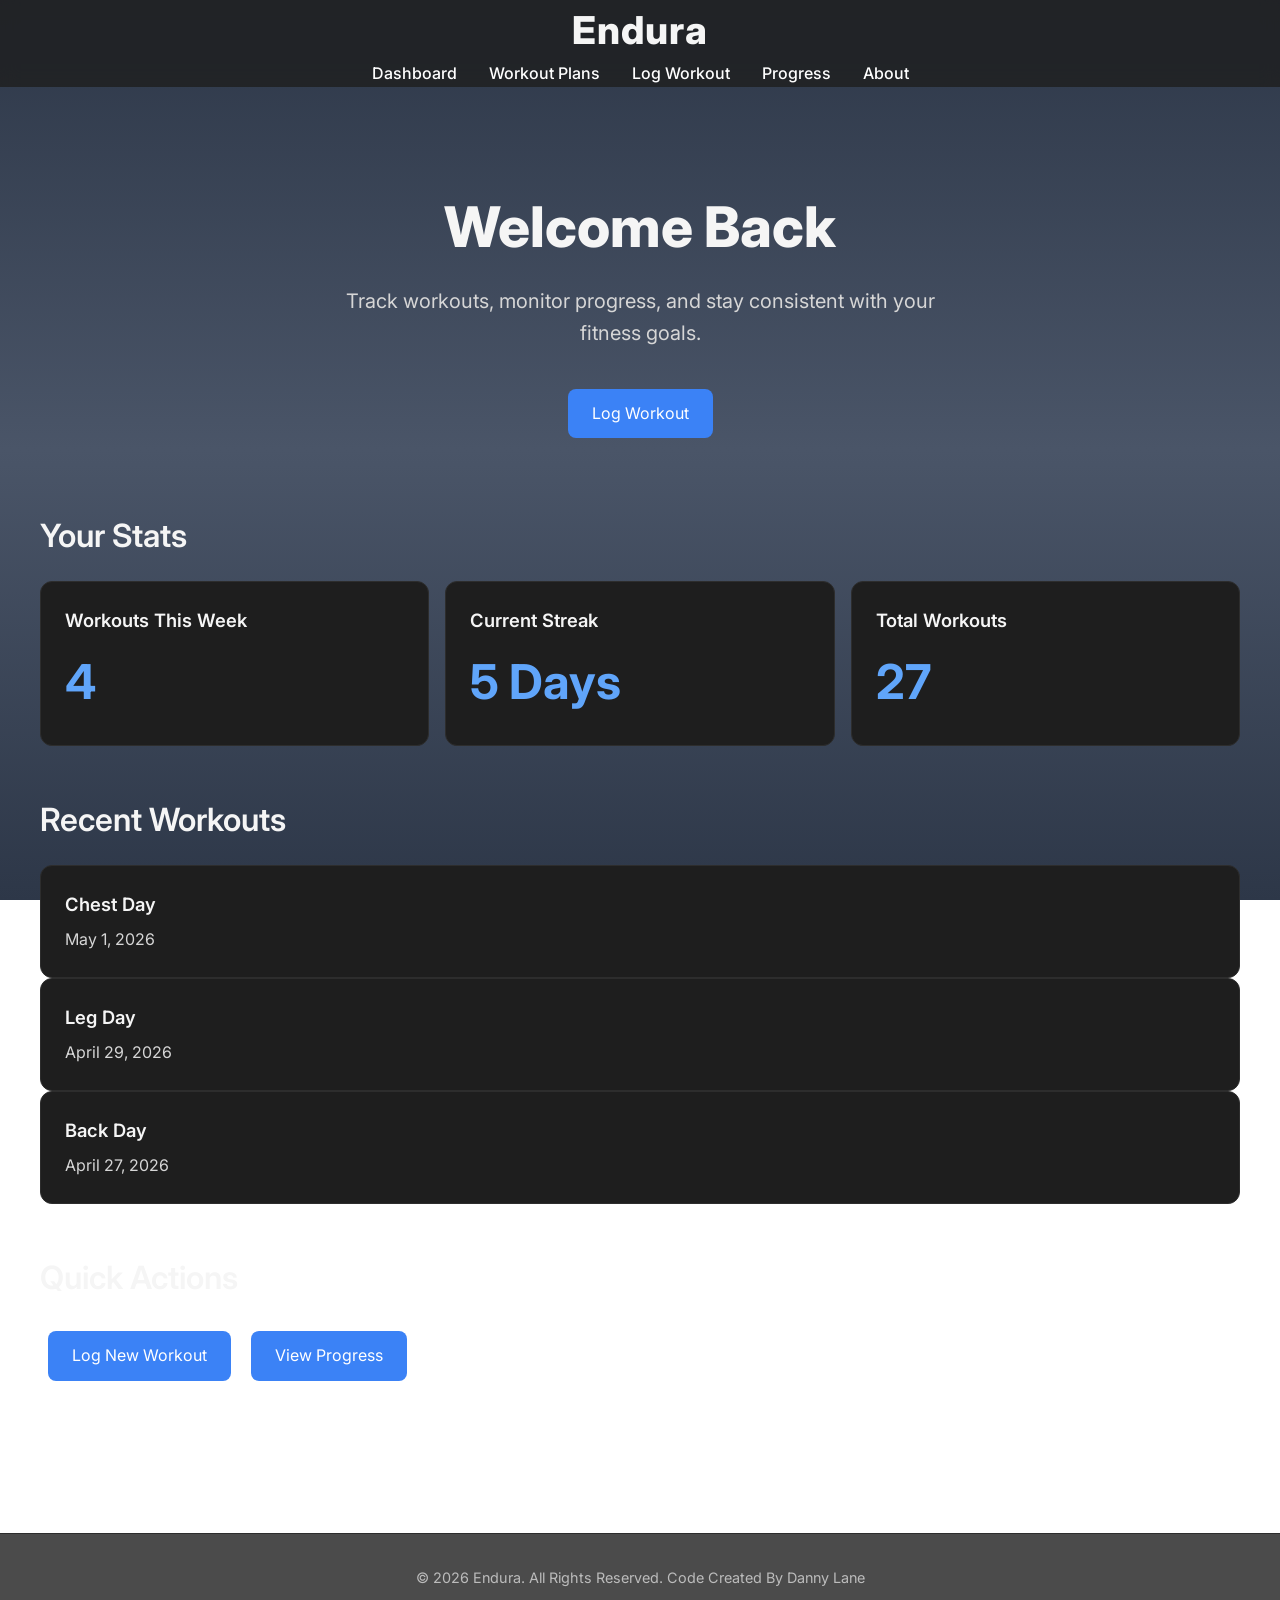
==== index.html @ 46e2ebf7 "Added HTML and CSS files 5 pages (about, index, log, plans, progress) + CSS" ====
<!DOCTYPE html>
<html lang="en">
<head>
    <meta charset="UTF-8">
    <meta name="viewport" content="width=device-width, initial-scale=1.0">
     <meta name="author" content="Danny Lane">
    <title>Endura | Home</title>
    <link rel="stylesheet" href="styles.css">
    <link rel="preconnect" href="https://fonts.googleapis.com">
    <link rel="preconnect" href="https://fonts.gstatic.com" crossorigin>
    <link href="https://fonts.googleapis.com/css2?family=Inter:wght@300;400;500;600;700;800&display=swap" rel="stylesheet">
</head>
<body>

<header>
    <nav>

        <div class="logo">Endura</div>

        <button class="menu-toggle" id="menu-toggle">
            ☰
        </button>

        <ul id="nav-links">
            <li><a href="index.html">Dashboard</a></li>
            <li><a href="plans.html">Workout Plans</a></li>
            <li><a href="log.html">Log Workout</a></li>
            <li><a href="progress.html">Progress</a></li>
            <li><a href="about.html">About</a></li>
        </ul>

    </nav>
</header>

<main>

    <section class="hero">
        <h1>Welcome Back</h1>
        <p>Track workouts, monitor progress, and stay consistent with your fitness goals.</p>
        <a href="log.html" class="btn">Log Workout</a>
    </section>

    <section class="stats">
        <h2>Your Stats</h2>

        <div class="card-container">

            <div class="card">
                <h3>Workouts This Week</h3>
                <p class="stat-number">4</p>
            </div>

            <div class="card">
                <h3>Current Streak</h3>
                <p class="stat-number">5 Days</p>
            </div>

            <div class="card">
                <h3>Total Workouts</h3>
                <p class="stat-number">27</p>
            </div>

        </div>
    </section>

    <section class="recent-workouts">
        <h2>Recent Workouts</h2>

        <div class="card">
            <h3>Chest Day</h3>
            <p>May 1, 2026</p>
        </div>

        <div class="card">
            <h3>Leg Day</h3>
            <p>April 29, 2026</p>
        </div>

        <div class="card">
            <h3>Back Day</h3>
            <p>April 27, 2026</p>
        </div>

    </section>

    <section class="quick-actions">
        <h2>Quick Actions</h2>

        <a href="log.html" class="btn">Log New Workout</a>
        <a href="progress.html" class="btn">View Progress</a>
    </section>

</main>

<footer>
    <p>&copy; 2026 Endura. All Rights Reserved. Code Created By Danny Lane</p>
</footer>

<script>
const menuToggle = document.getElementById("menu-toggle");
const navLinks = document.getElementById("nav-links");

menuToggle.addEventListener("click", () => {
    navLinks.classList.toggle("active");
});
</script>

</body>
</html>
---- styles.css ----
/* http://meyerweb.com/eric/tools/css/reset/ 
   v2.0 | 20110126
   License: none (public domain)
*/

html, body, div, span, applet, object, iframe,
h1, h2, h3, h4, h5, h6, p, blockquote, pre,
a, abbr, acronym, address, big, cite, code,
del, dfn, em, img, ins, kbd, q, s, samp,
small, strike, strong, sub, sup, tt, var,
b, u, i, center,
dl, dt, dd, ol, ul, li,
fieldset, form, label, legend,
table, caption, tbody, tfoot, thead, tr, th, td,
article, aside, canvas, details, embed, 
figure, figcaption, footer, header, hgroup, 
menu, nav, output, ruby, section, summary,
time, mark, audio, video {
	margin: 0;
	padding: 0;
	border: 0;
	font-size: 100%;
	font: inherit;
	vertical-align: baseline;
}
/* HTML5 display-role reset for older browsers */
article, aside, details, figcaption, figure, 
footer, header, hgroup, menu, nav, section {
	display: block;
}
body {
	line-height: 1;
}
ol, ul {
	list-style: none;
}
blockquote, q {
	quotes: none;
}
blockquote:before, blockquote:after,
q:before, q:after {
	content: '';
	content: none;
}
table {
	border-collapse: collapse;
	border-spacing: 0;
}

body {
    font-family: "Inter", sans-serif;
    font-size: 16px;
    line-height: 1.6;
    color: #f5f5f5;

    min-height: 100vh;
    display: flex;
    flex-direction: column;

    background: linear-gradient(
    to bottom,
    #2d3748,
    #4a5568,
    #2d3748
);

    background-attachment: fixed;
}

main {
    flex: 1;
    max-width: 1200px;
    width: 100%;
    margin: 0 auto;
    padding: 2rem;
}

h1 {
    font-size: 2.75rem;
    font-weight: 700;
    text-align: center;
    margin-bottom: 0.75rem;
}

h2 {
    font-size: 2rem;
    font-weight: 600;
    margin-bottom: 1.25rem;
}

h3 {
    font-size: 1.25rem;
    font-weight: 600;
    margin-bottom: .5rem;
}

p {
    font-size: 1rem;
    font-weight: 400;
    color: #d6d6d6;
}

/* HEADER & NAVIGATION */

header {
    background: rgba(30, 30, 30, 0.8);
    backdrop-filter: blur(8px);
    -webkit-backdrop-filter: blur(8px); 
}

nav {
    display: flex;
    flex-direction: column;
    align-items: center;
}

.logo {
    font-size: 2.4rem;
    font-weight: 800;
    letter-spacing: 1px;
}

#nav-links {
    display: flex;
    list-style: none;
    justify-content: center;
    gap: 2rem;
    padding: 0;
    margin: 0;
}

#nav-links a {
    color: #ffffff;
    text-decoration: none;
    font-weight: 500;
    transition: color 0.3s ease;
}

#nav-links a:hover {
    color: #60a5fa;
}

.menu-toggle {
    display: none;
    background: none;
    border: none;
    color: white;
    font-size: 2rem;
    cursor: pointer;
}

/* HERO SECTION */

.hero {
    text-align: center;
    padding: 4rem 2rem;
}

.hero h1 {
    font-size: 3.5rem;
    font-weight: 800;
}

.hero p {
    font-size: 1.25rem;
    max-width: 650px;
    margin: 0 auto 2rem;
}

/* BUTTONS */

.btn {
    display: inline-block;
    background-color: #3b82f6;
    color: #ffffff;
    text-decoration: none;
    padding: 12px 24px;
    border-radius: 8px;
    transition: 0.3s;
    margin: 0.5rem;
}

.btn:hover {
    background-color: #2563eb;
}

/* DASHBOARD SECTIONS */

.stats,
.recent-workouts,
.quick-actions {
    margin-bottom: 3rem;
}

/* CARD LAYOUT */

.card-container {
    display: flex;
    flex-wrap: wrap;
    gap: 1rem;
}

.card {
    background-color: #1e1e1e;
    padding: 1.5rem;
    border-radius: 12px;
    border: 1px solid #2d2d2d;
    flex: 1;
    min-width: 250px;
}

.stat-number {
    font-size: 3rem;
    font-weight: 700;
    color: #60a5fa;
}

.card h3 {
    font-size: 1.15rem;
}
/* FORMS */

form {
    max-width: 700px;
    width: 100%;
    margin: 0 auto;
}

.form-container {
    max-width: 700px;
    margin: 0 auto;
}

.form-container h1 {
    text-align: center;
    margin-bottom: 2rem;
}

.form-container form {
    width: 100%;
}

form button {
    display: block;
    margin: 2rem auto 0;
}

label {
    display: block;
    margin-top: 1rem;
    margin-bottom: 0.5rem;
    font-size: .95rem;
    font-weight: 600;
}


input,
textarea,
select {
    width: 100%;
    padding: 0.75rem;
    border: none;
    border-radius: 8px;
    background-color: #1e1e1e;
    color: white;
    border: 1px solid #2d2d2d;
    font-size: 1rem;
}

textarea {
    resize: vertical;
}

button {
    margin-top: 1rem;
    padding: 12px 24px;
    border: none;
    border-radius: 8px;
    background-color: #3b82f6;
    color: white;
    cursor: pointer;
    transition: 0.3s;
}

button:hover {
    background-color: #2563eb;
}

/* WORKOUT HISTORY */

.history-item {
    background-color: #1e1e1e;
    padding: 1rem;
    margin-bottom: 1rem;
    border-radius: 8px;
    border: 1px solid #2d2d2d;
}

/*PROGRESS CHART PLACEHOLDER*/

.chart-placeholder {
    height: 300px;
    background-color: #1e1e1e;
    border: 2px dashed #3b82f6;
    border-radius: 12px;
    display: flex;
    justify-content: center;
    align-items: center;
    margin-bottom: 2rem;
    font-size: 1.2rem;
}

/* FOOTER*/

footer {
    text-align: center;
    padding: 2rem;
    background-color: #1e1e1e;
    border-top: 1px solid #2d2d2d;
    margin-top: 4rem;
    background: rgba(30, 30, 30, 0.8);
    backdrop-filter: blur(8px);
    -webkit-backdrop-filter: blur(8px);
}

    footer p {
    font-size: .9rem;
    color: #bcbcbc;
}


/*MOBILE RESPONSIVE*/

@media (max-width: 768px) {

    .menu-toggle {
        display: block;
        margin-bottom: 1rem;
    }

    nav {
        flex-direction: column;
        align-items: center;
        gap: 1rem;
    }

    .logo {
        margin-bottom: .5rem;
    }

    #nav-links {
        display: none;
        flex-direction: column;
        width: 100%;
        gap: 0;
        text-align: center;
        background-color: #1e1e1e;
    }

    #nav-links.active {
        display: flex;
    }

    #nav-links li {
        width: 100%;
    }

    #nav-links a {
        display: block;
        padding: 1rem;
        border-bottom: 1px solid #333;
    }

    .hero h1 {
        font-size: 2.25rem;
    }

    .card-container {
        flex-direction: column;
    }

    main {
        padding: 1rem;
    }
}
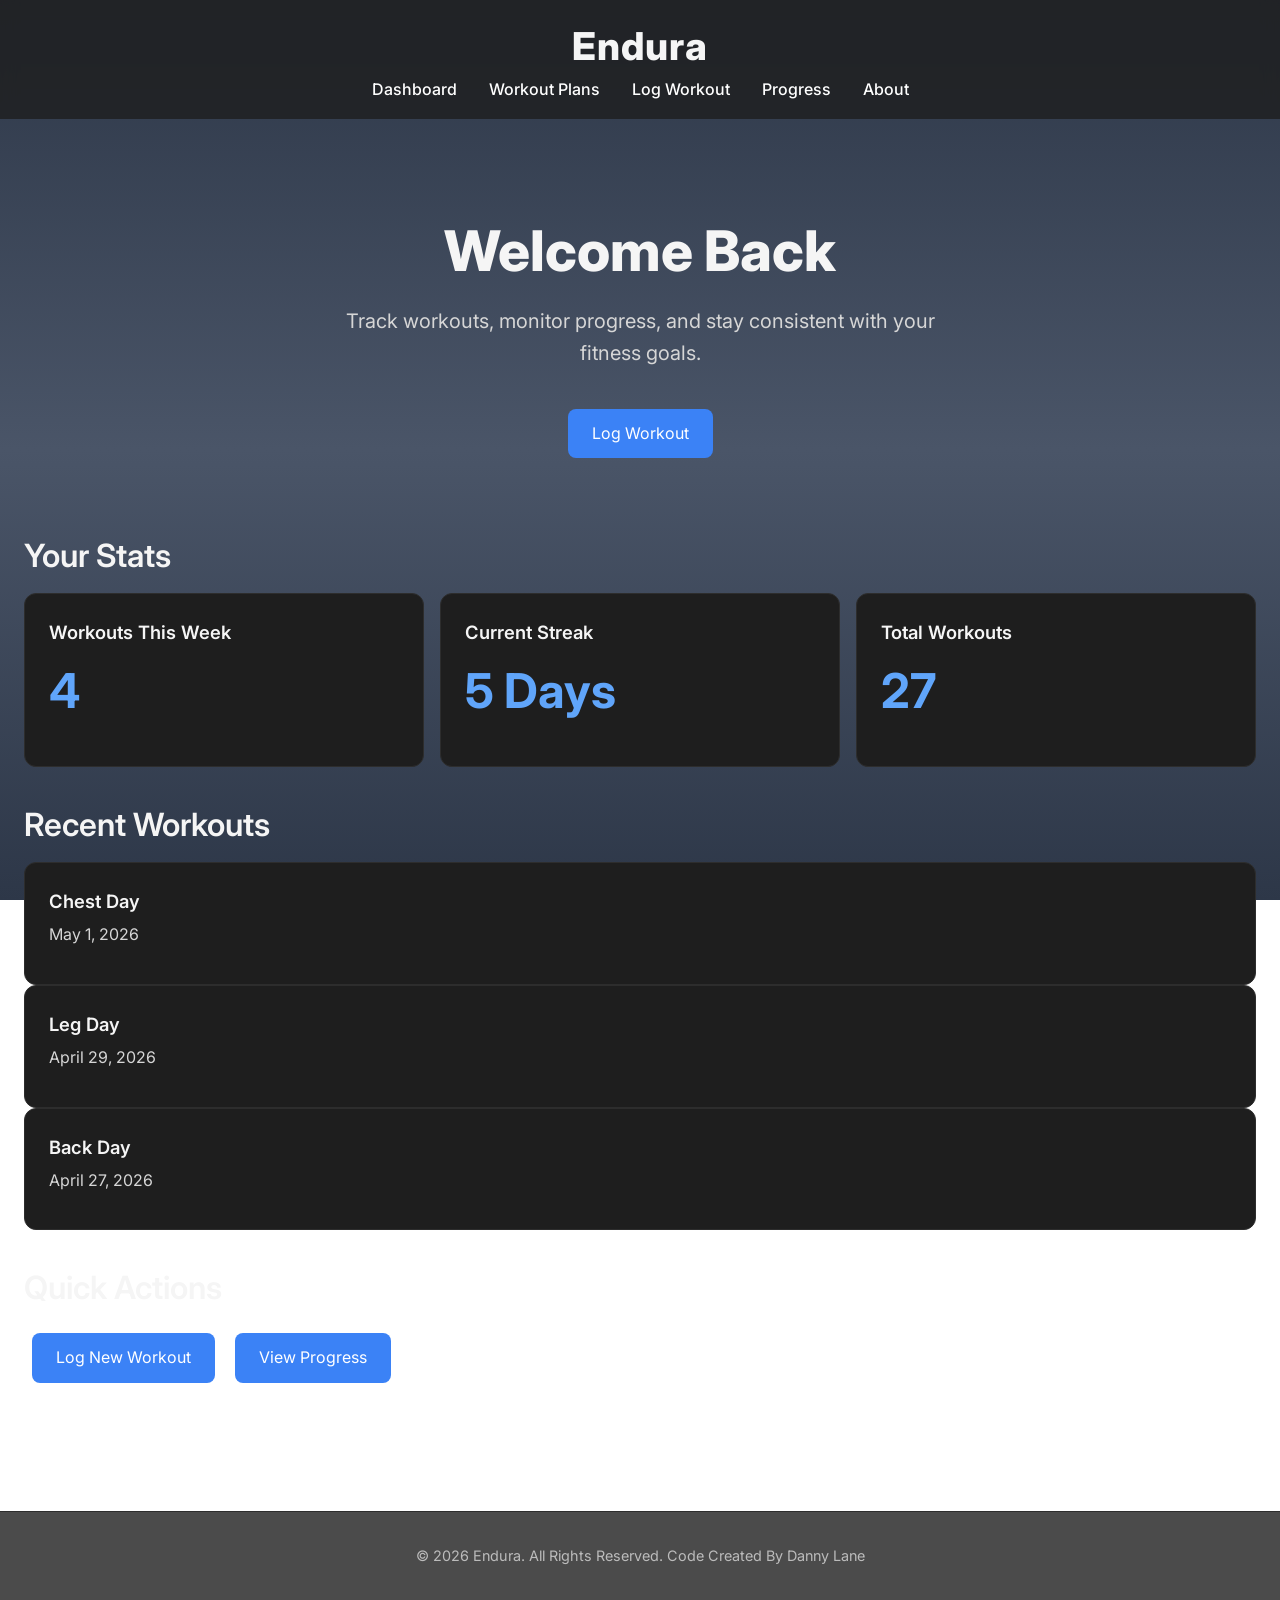
==== commit b8737291: "Fixed and Improved Logging section, fixed some spacing issues within index page" ====
--- a/index.html
+++ b/index.html
@@ -32,7 +32,7 @@
     </nav>
 </header>
 
-<main>
+<main class="home-main">
 
     <section class="hero">
         <h1>Welcome Back</h1>
--- a/styles.css
+++ b/styles.css
@@ -47,6 +47,12 @@
 	border-spacing: 0;
 }
 
+*,
+*::before,
+*::after {
+    box-sizing: border-box;
+}
+
 body {
     font-family: "Inter", sans-serif;
     font-size: 16px;
@@ -69,35 +75,42 @@
 
 main {
     flex: 1;
+    width: 100%;
     max-width: 1200px;
-    width: 100%;
     margin: 0 auto;
-    padding: 2rem;
-}
+    padding: 1.5rem;
+    overflow-x: hidden;
+}
+
+.home-main {
+    max-width: 1500px;
+}
+
 
 h1 {
     font-size: 2.75rem;
     font-weight: 700;
     text-align: center;
-    margin-bottom: 0.75rem;
+    margin-bottom: 0.5rem;
 }
 
 h2 {
     font-size: 2rem;
     font-weight: 600;
-    margin-bottom: 1.25rem;
+    margin-bottom: .75rem;
 }
 
 h3 {
     font-size: 1.25rem;
     font-weight: 600;
-    margin-bottom: .5rem;
+    margin-bottom: .35rem;
 }
 
 p {
     font-size: 1rem;
     font-weight: 400;
     color: #d6d6d6;
+    margin-bottom: .75rem;
 }
 
 /* HEADER & NAVIGATION */
@@ -106,6 +119,8 @@
     background: rgba(30, 30, 30, 0.8);
     backdrop-filter: blur(8px);
     -webkit-backdrop-filter: blur(8px); 
+    padding: 1rem 0;
+
 }
 
 nav {
@@ -189,7 +204,7 @@
 .stats,
 .recent-workouts,
 .quick-actions {
-    margin-bottom: 3rem;
+    margin-bottom: 2rem;
 }
 
 /* CARD LAYOUT */
@@ -205,8 +220,8 @@
     padding: 1.5rem;
     border-radius: 12px;
     border: 1px solid #2d2d2d;
-    flex: 1;
-    min-width: 250px;
+    flex: 1 1 320px;
+    min-width: 320px;
 }
 
 .stat-number {
@@ -218,6 +233,44 @@
 .card h3 {
     font-size: 1.15rem;
 }
+
+.exercise-card{
+    background:#1e1e1e;
+    border-radius:12px;
+    padding:1.5rem;
+    margin:1.5rem 0;
+    border:1px solid #2d2d2d;
+}
+
+.exercise-row {
+    display: flex;
+    gap: 1rem;
+    width: 100%;
+}
+
+.exercise-row > div {
+    flex: 1;
+    min-width: 0;
+}
+
+.removeExercise{
+
+    margin-top:1rem;
+    background:#dc2626;
+
+}
+
+.removeExercise:hover{
+
+    background:#b91c1c;
+
+}
+
+#addExercise{
+
+    margin:1rem 0;
+}
+
 /* FORMS */
 
 form {
@@ -243,6 +296,18 @@
 form button {
     display: block;
     margin: 2rem auto 0;
+}
+
+.form-actions {
+    display: flex;
+    flex-direction: column;
+    align-items: flex-start;
+    gap: 1rem;
+    margin-top: 1.5rem;
+}
+
+.form-actions .btn {
+    margin: 0;
 }
 
 label {
@@ -382,4 +447,11 @@
     main {
         padding: 1rem;
     }
+
+    .exercise-row{
+
+    flex-direction:column;
+
+}
+
 }
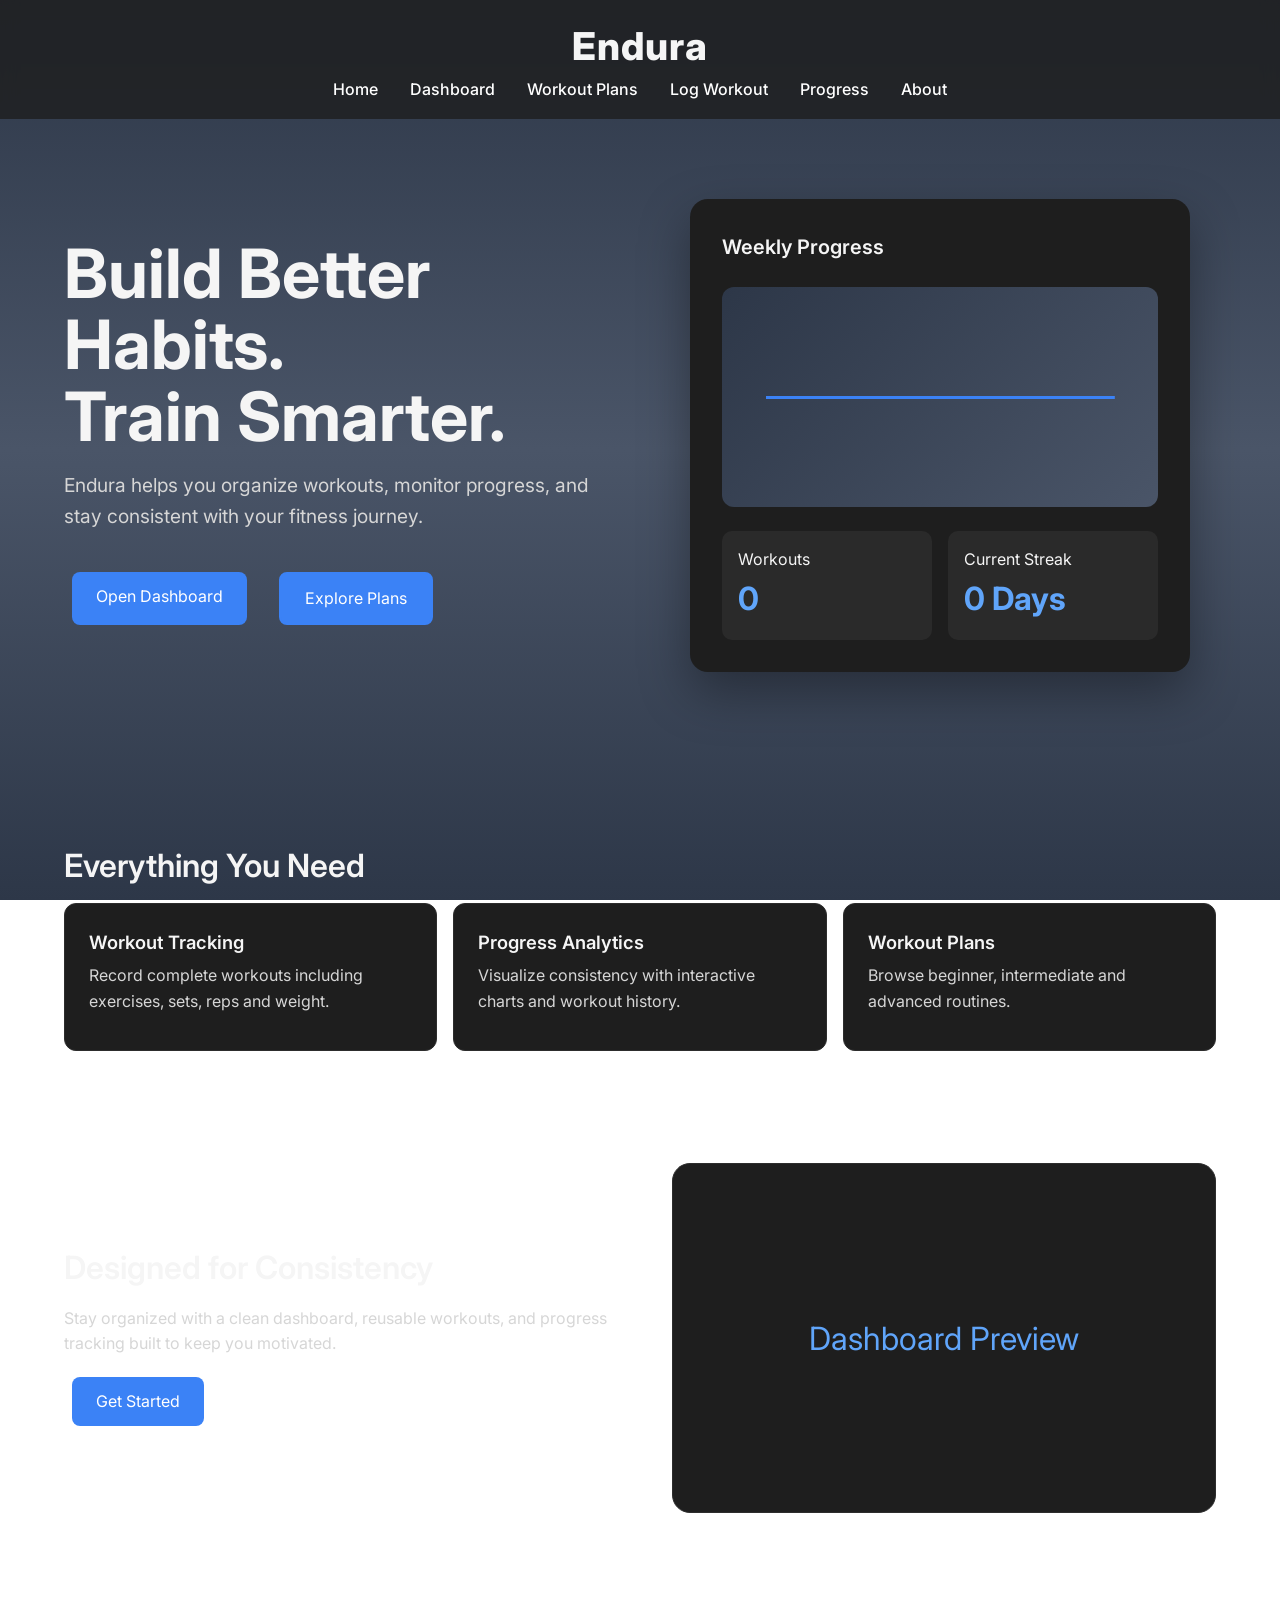
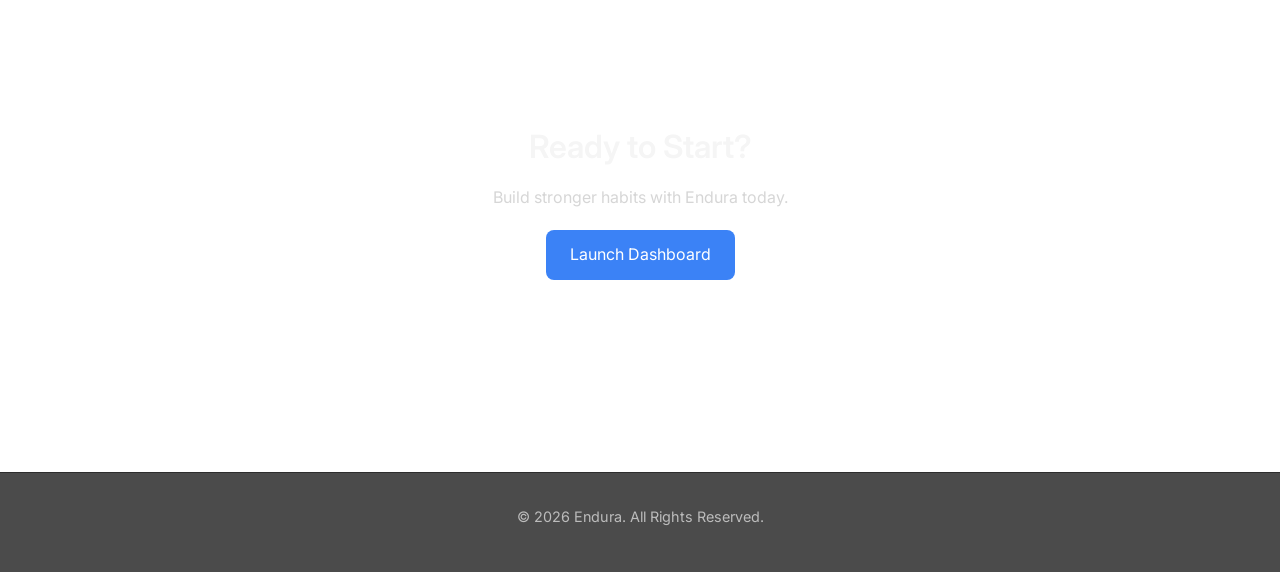
==== commit eb77846a: "Added Home Page, Fixed CSS, Added improved chart using JS Fixed spacing within the pages, added an i" ====
--- a/index.html
+++ b/index.html
@@ -3,16 +3,19 @@
 <head>
     <meta charset="UTF-8">
     <meta name="viewport" content="width=device-width, initial-scale=1.0">
-     <meta name="author" content="Danny Lane">
-    <title>Endura | Home</title>
+    <meta name="author" content="Danny Lane">
+    <title>Endura | Workout Tracking</title>
+
     <link rel="stylesheet" href="styles.css">
     <link rel="preconnect" href="https://fonts.googleapis.com">
     <link rel="preconnect" href="https://fonts.gstatic.com" crossorigin>
     <link href="https://fonts.googleapis.com/css2?family=Inter:wght@300;400;500;600;700;800&display=swap" rel="stylesheet">
 </head>
+
 <body>
 
 <header>
+
     <nav>
 
         <div class="logo">Endura</div>
@@ -22,87 +25,196 @@
         </button>
 
         <ul id="nav-links">
-            <li><a href="index.html">Dashboard</a></li>
+            <li><a href="index.html">Home</a></li>
+            <li><a href="dashboard.html">Dashboard</a></li>
             <li><a href="plans.html">Workout Plans</a></li>
             <li><a href="log.html">Log Workout</a></li>
             <li><a href="progress.html">Progress</a></li>
             <li><a href="about.html">About</a></li>
         </ul>
-
     </nav>
+
 </header>
 
-<main class="home-main">
-
-    <section class="hero">
-        <h1>Welcome Back</h1>
-        <p>Track workouts, monitor progress, and stay consistent with your fitness goals.</p>
-        <a href="log.html" class="btn">Log Workout</a>
-    </section>
-
-    <section class="stats">
-        <h2>Your Stats</h2>
+
+<main>
+
+
+    <section class="landing-hero">
+
+        <div class="hero-content">
+
+            <h1>
+                Build Better Habits.<br>
+                Train Smarter.
+            </h1>
+
+            <p>
+
+                Endura helps you organize workouts,
+                monitor progress, and stay consistent
+                with your fitness journey.
+
+            </p>
+
+            <div class="hero-buttons">
+
+                <a href="dashboard.html" class="btn">
+                    Open Dashboard
+                </a>
+
+                <a href="plans.html" class="btn secondary-btn">
+                    Explore Plans
+                </a>
+
+            </div>
+
+        </div>
+
+        <div class="hero-image">
+
+            <div class="dashboard-preview">
+
+                <h3>Weekly Progress</h3>
+
+                <div class="fake-chart"></div>
+
+                <div class="preview-stats">
+
+                    <div class="mini-card">
+
+                        <h4>Workouts</h4>
+                        <span>0</span>
+
+                    </div>
+
+                    <div class="mini-card">
+
+                        <h4>Current Streak</h4>
+                        <span>0 Days</span>
+
+                    </div>
+
+                </div>
+
+            </div>
+
+        </div>
+
+    </section>
+
+    <section class="landing-features">
+
+        <h2>Everything You Need</h2>
 
         <div class="card-container">
 
             <div class="card">
-                <h3>Workouts This Week</h3>
-                <p class="stat-number">4</p>
+
+                <h3>Workout Tracking</h3>
+
+                <p>
+                    Record complete workouts including
+                    exercises, sets, reps and weight.
+                </p>
+
             </div>
 
             <div class="card">
-                <h3>Current Streak</h3>
-                <p class="stat-number">5 Days</p>
+
+                <h3>Progress Analytics</h3>
+
+                <p>
+                    Visualize consistency with interactive
+                    charts and workout history.
+                </p>
+
             </div>
 
             <div class="card">
-                <h3>Total Workouts</h3>
-                <p class="stat-number">27</p>
-            </div>
-
-        </div>
-    </section>
-
-    <section class="recent-workouts">
-        <h2>Recent Workouts</h2>
-
-        <div class="card">
-            <h3>Chest Day</h3>
-            <p>May 1, 2026</p>
-        </div>
-
-        <div class="card">
-            <h3>Leg Day</h3>
-            <p>April 29, 2026</p>
-        </div>
-
-        <div class="card">
-            <h3>Back Day</h3>
-            <p>April 27, 2026</p>
-        </div>
-
-    </section>
-
-    <section class="quick-actions">
-        <h2>Quick Actions</h2>
-
-        <a href="log.html" class="btn">Log New Workout</a>
-        <a href="progress.html" class="btn">View Progress</a>
+
+                <h3>Workout Plans</h3>
+
+                <p>
+                    Browse beginner, intermediate and
+                    advanced routines.
+                </p>
+
+            </div>
+
+        </div>
+
+    </section>
+
+
+    <section class="showcase">
+
+        <div>
+
+            <h2>Designed for Consistency</h2>
+
+            <p>
+
+                Stay organized with a clean dashboard,
+                reusable workouts, and progress tracking
+                built to keep you motivated.
+
+            </p>
+
+            <a href="dashboard.html" class="btn">
+                Get Started
+            </a>
+
+        </div>
+
+        <div class="showcase-image">
+
+            Dashboard Preview
+
+        </div>
+
+    </section>
+
+
+    <section class="landing-cta">
+
+        <h2>Ready to Start?</h2>
+
+        <p>
+
+            Build stronger habits with Endura today.
+
+        </p>
+
+        <a href="dashboard.html" class="btn">
+            Launch Dashboard
+        </a>
+
     </section>
 
 </main>
 
 <footer>
-    <p>&copy; 2026 Endura. All Rights Reserved. Code Created By Danny Lane</p>
+
+    <p>
+
+        © 2026 Endura. All Rights Reserved.
+
+    </p>
+
 </footer>
 
 <script>
+
 const menuToggle = document.getElementById("menu-toggle");
 const navLinks = document.getElementById("nav-links");
 
 menuToggle.addEventListener("click", () => {
+
     navLinks.classList.toggle("active");
+
 });
+
 </script>
 
 </body>
--- a/styles.css
+++ b/styles.css
@@ -75,11 +75,16 @@
 
 main {
     flex: 1;
-    width: 100%;
+    width: min(95%, 1600px);
     max-width: 1200px;
     margin: 0 auto;
     padding: 1.5rem;
     overflow-x: hidden;
+}
+
+.wide-page {
+    max-width: 1400px;
+    width: 100%;
 }
 
 .home-main {
@@ -162,6 +167,118 @@
     color: white;
     font-size: 2rem;
     cursor: pointer;
+}
+
+/* Landing Page */
+.landing-hero{
+    display:flex;
+    justify-content:space-between;
+    align-items:center;
+    gap:3rem;
+    min-height:65vh;
+}
+
+.hero-content{
+    flex:1;
+}
+
+.hero-content h1{
+    text-align:left;
+    font-size:4.25rem;
+    line-height:1.05;
+    margin-bottom:1.15rem;
+}
+
+.hero-content p{
+    font-size:1.2rem;
+    max-width:550px;
+    margin-bottom:2rem;
+}
+
+.hero-buttons{
+    display:flex;
+    gap:1rem;
+    flex-wrap:wrap;
+}
+
+.secondary-btn{
+    background:transparent;
+    border:2px solid #3b82f6;
+}
+
+.secondary-btn:hover{
+    background:#3b82f6;
+}
+
+.hero-image{
+    flex:1;
+    display:flex;
+    justify-content:center;
+}
+
+.dashboard-preview{
+    width:100%;
+    max-width:500px;
+    background:#1e1e1e;
+    border-radius:18px;
+    padding:2rem;
+    box-shadow:0 20px 50px rgba(0,0,0,.35);
+}
+
+.fake-chart{
+    height:220px;
+    border-radius:12px;
+    margin:1.5rem 0;
+    background:
+    linear-gradient(#3b82f6,#3b82f6) center/80% 3px no-repeat,
+    linear-gradient(135deg,#2d3748,#4a5568);
+}
+
+.preview-stats{
+    display:flex;
+    gap:1rem;
+}
+
+.mini-card{
+    flex:1;
+    background:#2a2a2a;
+    padding:1rem;
+    border-radius:10px;
+}
+
+.mini-card span{
+    font-size:2rem;
+    color:#60a5fa;
+    font-weight:700;
+}
+
+.landing-features{
+    margin:7rem 0;
+}
+
+.showcase{
+    display:grid;
+    grid-template-columns:1fr 1fr;
+    gap:4rem;
+    align-items:center;
+    margin:7rem 0;
+}
+
+.showcase-image{
+    height:350px;
+    border-radius:18px;
+    background:#1e1e1e;
+    display:flex;
+    justify-content:center;
+    align-items:center;
+    color:#60a5fa;
+    font-size:2rem;
+    border:1px solid #2d2d2d;
+}
+
+.landing-cta{
+    text-align:center;
+    padding:6rem 2rem;
 }
 
 /* HERO SECTION */
@@ -224,6 +341,8 @@
     min-width: 320px;
 }
 
+
+
 .stat-number {
     font-size: 3rem;
     font-weight: 700;
@@ -237,15 +356,27 @@
 .exercise-card{
     background:#1e1e1e;
     border-radius:12px;
-    padding:1.5rem;
-    margin:1.5rem 0;
+    padding:1.25rem;
+    margin:1.25rem 0;
     border:1px solid #2d2d2d;
+    width:100%;
+    overflow: hidden;
+    
+}
+
+.exercise-card h3 {
+    margin-bottom: 1rem;
 }
 
 .exercise-row {
     display: flex;
     gap: 1rem;
     width: 100%;
+    flex-wrap: wrap;
+}
+
+.exercise-row input {
+    max-width: 100%;
 }
 
 .exercise-row > div {
@@ -271,32 +402,32 @@
     margin:1rem 0;
 }
 
+.workout-info {
+    display: grid;
+    grid-template-columns: 2fr 1fr;
+    gap: 1.5rem;
+    margin-bottom: 2rem;
+}
+
+.notes-group {
+    grid-column: 1 / -1;
+}
+
 /* FORMS */
 
+.form-container {
+    width: 100%;
+    margin: 0 auto;
+}
+
 form {
-    max-width: 700px;
-    width: 100%;
-    margin: 0 auto;
-}
-
-.form-container {
-    max-width: 700px;
-    margin: 0 auto;
-}
-
-.form-container h1 {
-    text-align: center;
-    margin-bottom: 2rem;
+    width: 100%;
 }
 
 .form-container form {
     width: 100%;
 }
 
-form button {
-    display: block;
-    margin: 2rem auto 0;
-}
 
 .form-actions {
     display: flex;
@@ -361,18 +492,14 @@
     border: 1px solid #2d2d2d;
 }
 
-/*PROGRESS CHART PLACEHOLDER*/
-
-.chart-placeholder {
-    height: 300px;
-    background-color: #1e1e1e;
-    border: 2px dashed #3b82f6;
-    border-radius: 12px;
-    display: flex;
-    justify-content: center;
-    align-items: center;
-    margin-bottom: 2rem;
-    font-size: 1.2rem;
+/*PROGRESS CHART*/
+
+#progressChart {
+    width: 100%;
+    max-width: 700px;
+    height: 350px;
+    display: block;
+    margin: 20px auto;
 }
 
 /* FOOTER*/
